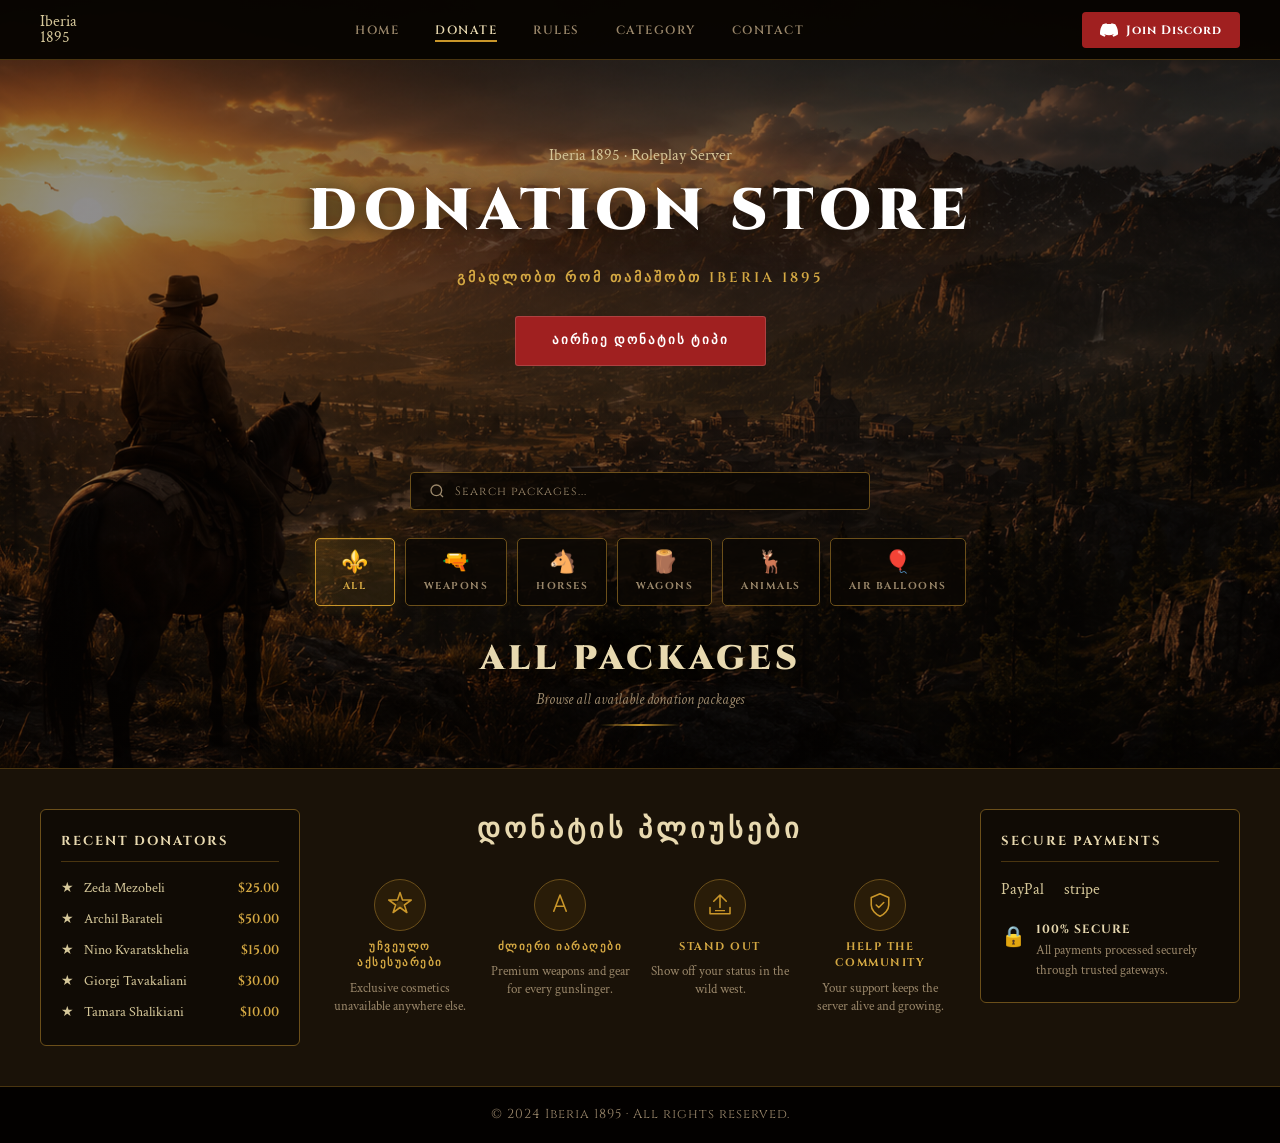
==== category.html @ c2fb3328 "Category-Page" ====
<!doctype html>
<html lang="en">
  <head>
    <meta charset="UTF-8" />
    <meta name="viewport" content="width=device-width, initial-scale=1.0" />
    <title>Iberia 1895 – Donate</title>
    <link rel="preconnect" href="https://fonts.googleapis.com" />
    <link rel="preconnect" href="https://fonts.gstatic.com" crossorigin />
    <link
      href="https://fonts.googleapis.com/css2?family=Cinzel:wght@600;700;900&family=Crimson+Text:ital,wght@0,400;0,600;1,400&display=swap"
      rel="stylesheet"
    />
    <link rel="stylesheet" href="style.css" />
  </head>
  <body>
    <!-- NAV -->
    <nav class="navbar">
      <div class="nav-logo">
        <span class="logo-main">Iberia</span>
        <span class="logo-sub">1895</span>
      </div>
      <ul class="nav-links">
        <li><a href="./index.html">Home</a></li>
        <li><a href="./donate.html" class="active">Donate</a></li>
        <li><a href="./rules.html">Rules</a></li>
        <li><a href="./category.html">Category</a></li>
        <li><a href="./contact.html">Contact</a></li>
      </ul>
      <a href="https://discord.gg/RNMJ8Ej3" class="btn-discord desktop-only">
        <svg class="discord-icon" viewBox="0 0 24 24" fill="currentColor">
          <path
            d="M20.317 4.37a19.791 19.791 0 0 0-4.885-1.515.074.074 0 0 0-.079.037c-.21.375-.444.864-.608 1.25a18.27 18.27 0 0 0-5.487 0 12.64 12.64 0 0 0-.617-1.25.077.077 0 0 0-.079-.037A19.736 19.736 0 0 0 3.677 4.37a.07.07 0 0 0-.032.027C.533 9.046-.32 13.58.099 18.057.101 18.08.114 18.1.133 18.115a19.9 19.9 0 0 0 5.993 3.03.078.078 0 0 0 .084-.028c.462-.63.874-1.295 1.226-1.994a.076.076 0 0 0-.041-.106 13.107 13.107 0 0 1-1.872-.892.077.077 0 0 1-.008-.128 10.2 10.2 0 0 0 .372-.292.074.074 0 0 1 .077-.01c3.928 1.793 8.18 1.793 12.062 0a.074.074 0 0 1 .078.01c.12.098.246.198.373.292a.077.077 0 0 1-.006.127 12.299 12.299 0 0 1-1.873.892.077.077 0 0 0-.041.107c.36.698.772 1.362 1.225 1.993a.076.076 0 0 0 .084.028 19.839 19.839 0 0 0 6.002-3.03.077.077 0 0 0 .032-.054c.5-5.177-.838-9.674-3.549-13.66a.061.061 0 0 0-.031-.03z"
          />
        </svg>
        Join Discord
      </a>
      <button class="burger" id="burgerBtn" aria-label="Toggle menu">
        <span></span><span></span><span></span>
      </button>
    </nav>

    <!-- MOBILE MENU -->
    <div class="mobile-menu" id="mobileMenu">
      <ul class="mobile-links">
        <li><a href="index.html">Home</a></li>
        <li><a href="donate.html" class="active">Donate</a></li>
        <li><a href="rules.html">Rules</a></li>
        <li><a href="category.html">Category</a></li>
        <li><a href="contact.html">Contact</a></li>
      </ul>
      <a href="https://discord.gg/RNMJ8Ej3" class="btn-discord mobile-discord">
        <svg class="discord-icon" viewBox="0 0 24 24" fill="currentColor">
          <path
            d="M20.317 4.37a19.791 19.791 0 0 0-4.885-1.515.074.074 0 0 0-.079.037c-.21.375-.444.864-.608 1.25a18.27 18.27 0 0 0-5.487 0 12.64 12.64 0 0 0-.617-1.25.077.077 0 0 0-.079-.037A19.736 19.736 0 0 0 3.677 4.37a.07.07 0 0 0-.032.027C.533 9.046-.32 13.58.099 18.057.101 18.08.114 18.1.133 18.115a19.9 19.9 0 0 0 5.993 3.03.078.078 0 0 0 .084-.028c.462-.63.874-1.295 1.226-1.994a.076.076 0 0 0-.041-.106 13.107 13.107 0 0 1-1.872-.892.077.077 0 0 1-.008-.128 10.2 10.2 0 0 0 .372-.292.074.074 0 0 1 .077-.01c3.928 1.793 8.18 1.793 12.062 0a.074.074 0 0 1 .078.01c.12.098.246.198.373.292a.077.077 0 0 1-.006.127 12.299 12.299 0 0 1-1.873.892.077.077 0 0 0-.041.107c.36.698.772 1.362 1.225 1.993a.076.076 0 0 0 .084.028 19.839 19.839 0 0 0 6.002-3.03.077.077 0 0 0 .032-.054c.5-5.177-.838-9.674-3.549-13.66a.061.061 0 0 0-.031-.03z"
          />
        </svg>
        Join Discord
      </a>
    </div>

    <!-- HERO -->
    <section class="hero">
      <div class="hero-content">
        <div class="hero-eyebrow">Iberia 1895 · Roleplay Server</div>
        <h1 class="hero-title">Donation Store</h1>
        <p class="hero-sub">გმადლობთ რომ თამაშობთ Iberia 1895</p>
        <a href="#packages" class="btn-choose">აირჩიე დონატის ტიპი</a>
      </div>
    </section>

    <!-- PACKAGES -->
    <section class="packages-section" id="packages">
      <div class="packages-controls">
        <!-- SEARCH -->
        <div class="search-bar-wrap">
          <div class="search-bar">
            <svg
              viewBox="0 0 24 24"
              fill="none"
              stroke="currentColor"
              stroke-width="2"
            >
              <circle cx="11" cy="11" r="8" />
              <path d="M21 21l-4.35-4.35" />
            </svg>
            <input
              type="text"
              id="searchInput"
              placeholder="Search packages..."
            />
          </div>
        </div>

        <!-- FILTER BAR -->

        <!-- ACTIVE FILTER CHIPS -->
        <div class="active-filters" id="activeFilters"></div>

        <!-- CATEGORY NAV -->
        <div class="cat-nav" id="catNav">
          <button class="cat-btn active" data-cat="all">
            <span class="cat-icon">⚜️</span><span class="cat-label">All</span>
          </button>
          <button class="cat-btn" data-cat="weapons">
            <span class="cat-icon">🔫</span
            ><span class="cat-label">Weapons</span>
          </button>
          <button class="cat-btn" data-cat="horses">
            <span class="cat-icon">🐴</span
            ><span class="cat-label">Horses</span>
          </button>
          <button class="cat-btn" data-cat="wagons">
            <span class="cat-icon">🪵</span
            ><span class="cat-label">Wagons</span>
          </button>
          <button class="cat-btn" data-cat="animals">
            <span class="cat-icon">🦌</span
            ><span class="cat-label">Animals</span>
          </button>
          <button class="cat-btn" data-cat="balloons">
            <span class="cat-icon">🎈</span
            ><span class="cat-label">Air Balloons</span>
          </button>
        </div>
      </div>

      <div class="shop-inner">
        <!-- CATEGORY BANNER -->
        <div class="cat-banner">
          <h2 class="cat-banner-title" id="catBannerTitle">All Packages</h2>
          <p class="cat-banner-sub" id="catBannerSub">
            Browse all available donation packages
          </p>
          <div class="banner-divider"></div>
        </div>

        <!-- RESULTS COUNT -->
        <div class="results-count" id="resultsCount"></div>

        <!-- CARDS -->
        <div class="cards-wrapper" id="cardsWrapper"></div>

        <!-- EMPTY STATE -->
        <div class="empty-state" id="emptyState" style="display: none">
          <span>🤠</span>
          <p>No packages found, partner.</p>
          <button class="btn-empty-reset" id="emptyReset">Reset Filters</button>
        </div>
      </div>
      <!-- /shop-inner -->
    </section>

    <!-- BOTTOM ROW -->
    <section class="bottom-row">
      <div class="donators-box">
        <h4 class="box-title">Recent Donators</h4>
        <ul class="donators-list">
          <li>
            <span class="dstar">★</span
            ><span class="donor-name">Zeda Mezobeli</span
            ><span class="donor-amt">$25.00</span>
          </li>
          <li>
            <span class="dstar">★</span
            ><span class="donor-name">Archil Barateli</span
            ><span class="donor-amt">$50.00</span>
          </li>
          <li>
            <span class="dstar">★</span
            ><span class="donor-name">Nino Kvaratskhelia</span
            ><span class="donor-amt">$15.00</span>
          </li>
          <li>
            <span class="dstar">★</span
            ><span class="donor-name">Giorgi Tavakaliani</span
            ><span class="donor-amt">$30.00</span>
          </li>
          <li>
            <span class="dstar">★</span
            ><span class="donor-name">Tamara Shalikiani</span
            ><span class="donor-amt">$10.00</span>
          </li>
        </ul>
      </div>

      <div class="why-donate">
        <h2 class="why-title">დონატის პლიუსები</h2>
        <div class="why-grid">
          <div class="why-item">
            <div class="why-icon">
              <svg viewBox="0 0 48 48" fill="none">
                <path
                  d="M24 4L28 16H42L31 24L35 36L24 28L13 36L17 24L6 16H20L24 4Z"
                  stroke="#c9962a"
                  stroke-width="2.5"
                  stroke-linejoin="round"
                />
                <circle
                  cx="24"
                  cy="24"
                  r="6"
                  fill="#c9962a"
                  fill-opacity="0.2"
                />
              </svg>
            </div>
            <h5>უჩვეულო აქსესუარები</h5>
            <p>Exclusive cosmetics unavailable anywhere else.</p>
          </div>
          <div class="why-item">
            <div class="why-icon">
              <svg viewBox="0 0 48 48" fill="none">
                <path
                  d="M14 34L24 8L34 34M18 26H30"
                  stroke="#c9962a"
                  stroke-width="2.5"
                  stroke-linecap="round"
                  stroke-linejoin="round"
                />
              </svg>
            </div>
            <h5>ძლიერი იარაღები</h5>
            <p>Premium weapons and gear for every gunslinger.</p>
          </div>
          <div class="why-item">
            <div class="why-icon">
              <svg viewBox="0 0 48 48" fill="none">
                <path
                  d="M8 28L8 38L40 38L40 28M24 8L24 28M14 18L24 8L34 18"
                  stroke="#c9962a"
                  stroke-width="2.5"
                  stroke-linecap="round"
                  stroke-linejoin="round"
                />
                <path d="M16 33L32 33" stroke="#c9962a" stroke-width="2" />
              </svg>
            </div>
            <h5>Stand Out</h5>
            <p>Show off your status in the wild west.</p>
          </div>
          <div class="why-item">
            <div class="why-icon">
              <svg viewBox="0 0 48 48" fill="none">
                <path
                  d="M24 6L38 12V24C38 32 31 39 24 42C17 39 10 32 10 24V12L24 6Z"
                  stroke="#c9962a"
                  stroke-width="2.5"
                  stroke-linejoin="round"
                />
                <path
                  d="M18 24L22 28L30 20"
                  stroke="#c9962a"
                  stroke-width="2.5"
                  stroke-linecap="round"
                  stroke-linejoin="round"
                />
              </svg>
            </div>
            <h5>Help the Community</h5>
            <p>Your support keeps the server alive and growing.</p>
          </div>
        </div>
      </div>

      <div class="payments-box">
        <h4 class="box-title">Secure Payments</h4>
        <div class="payment-logos">
          <span class="pay-paypal">PayPal</span>
          <span class="pay-stripe">stripe</span>
        </div>
        <div class="secure-note">
          <span class="lock-icon">🔒</span>
          <div>
            <strong>100% Secure</strong>
            <p>All payments processed securely through trusted gateways.</p>
          </div>
        </div>
      </div>
    </section>

    <footer class="footer">
      <p>© 2024 Iberia 1895 · All rights reserved.</p>
    </footer>

    <script src="menu.js"></script>
    <script src="shop.js"></script>
  </body>
</html>
---- style.css ----
/* =========================================================
   REDEM ROLEPLAY — DONATE PAGE
   ========================================================= */

* {
  margin: 0;
  padding: 0;
  box-sizing: border-box;
}

:root {
  --gold: #c9962a;
  --gold-light: #d4a843;
  --gold-dim: #8a6420;
  --cream: #e8d9b0;
  --dark-bg: #0e0a05;
  --panel-bg: #1a1208;
  --card-bg: #14100a;
  --border: #4a3510;
  --border-gold: #6b4f1a;
  --text-main: #d6c89a;
  --text-dim: #9a876a;
  --red-accent: #8b1a1a;
  --red-btn: #a02020;
}

html {
  scroll-behavior: smooth;
}

body {
  background-image:
    linear-gradient(180deg, rgba(8, 4, 2, 0.45) 0%, rgba(8, 4, 2, 0.45) 100%),
    url("background-img.png");
  background-size: cover;
  background-position: center;
  background-attachment: fixed;
  background-color: var(--dark-bg);
  color: var(--text-main);
  font-family: "Crimson Text", Georgia, serif;
  font-size: 16px;
  line-height: 1.5;
  min-height: 100vh;
}

/* ── NAVBAR ─────────────────────────────────────────────── */
.navbar {
  display: flex;
  align-items: center;
  justify-content: space-between;
  padding: 0 40px;
  height: 60px;
  background: rgba(8, 5, 2, 0.96);
  border-bottom: 1px solid var(--border);
  position: sticky;
  top: 0;
  z-index: 100;
}

.nav-logo {
  display: flex;
  flex-direction: column;
  line-height: 1;
}
.logo-redem {
  font-family: "Cinzel", serif;
  font-weight: 900;
  font-size: 22px;
  color: #fff;
  letter-spacing: 3px;
}
.logo-rp {
  font-family: "Cinzel", serif;
  font-weight: 600;
  font-size: 20px;
  color: var(--red-accent);
  letter-spacing: 4px;
  margin-top: 2px;
}

.nav-links {
  display: flex;
  gap: 36px;
  list-style: none;
}
.nav-links a {
  text-decoration: none;
  font-family: "Cinzel", serif;
  font-size: 12px;
  font-weight: 600;
  letter-spacing: 1.5px;
  color: var(--text-dim);
  text-transform: uppercase;
  transition: color 0.2s;
  padding-bottom: 2px;
}
.nav-links a:hover,
.nav-links a.active {
  color: var(--cream);
}
.nav-links a.active {
  border-bottom: 2px solid var(--gold);
}

.btn-discord {
  display: flex;
  align-items: center;
  gap: 8px;
  background: var(--red-btn);
  color: #fff;
  text-decoration: none;
  font-family: "Cinzel", serif;
  font-size: 12px;
  font-weight: 700;
  letter-spacing: 1px;
  padding: 9px 18px;
  border-radius: 4px;
  transition: background 0.2s;
}
.btn-discord:hover {
  background: #c02828;
}
.discord-icon {
  width: 18px;
  height: 18px;
}

/* ── HERO ────────────────────────────────────────────────── */
.hero {
  position: relative;
  min-height: 380px;
  display: flex;
  align-items: center;
  justify-content: center;
  overflow: hidden;
  background: transparent;
}

.hero-content {
  position: relative;
  text-align: center;
  z-index: 1;
  padding: 60px 20px 50px;
}

.hero-title {
  font-family: "Cinzel", serif;
  font-weight: 900;
  font-size: clamp(32px, 5vw, 58px);
  color: #fff;
  text-transform: uppercase;
  letter-spacing: 6px;
  text-shadow:
    0 2px 20px rgba(0, 0, 0, 0.8),
    0 0 60px rgba(180, 90, 10, 0.4);
  margin-bottom: 12px;
}

.hero-sub {
  font-family: "Cinzel", serif;
  font-size: clamp(11px, 1.5vw, 14px);
  font-weight: 600;
  color: var(--gold-light);
  letter-spacing: 3px;
  text-transform: uppercase;
  margin-bottom: 28px;
}

.btn-choose {
  display: inline-block;
  background: var(--red-btn);
  color: #fff;
  text-decoration: none;
  font-family: "Cinzel", serif;
  font-size: 13px;
  font-weight: 700;
  letter-spacing: 2px;
  text-transform: uppercase;
  padding: 14px 36px;
  border-radius: 3px;
  border: 1px solid rgba(255, 255, 255, 0.15);
  transition:
    background 0.2s,
    transform 0.15s;
}
.btn-choose:hover {
  background: #c02828;
  transform: translateY(-1px);
}

/* ── PACKAGES ────────────────────────────────────────────── */
.packages {
  display: flex;
  align-items: center;
  justify-content: center;
  padding: 50px 60px;
  background: transparent;
}

.cards-wrapper {
  display: flex;
  gap: 20px;
  flex-wrap: wrap;
  max-width: 1400px;
  width: 100%;
  justify-content: center;
  padding: 10px 4px;
}

.card {
  flex: 0 0 230px;
  background: var(--card-bg);
  border: 1px solid var(--border-gold);
  border-radius: 6px;
  overflow: hidden;
  display: flex;
  flex-direction: column;
  transition:
    transform 0.2s,
    box-shadow 0.2s;
  position: relative;
}
.card:hover {
  transform: translateY(-4px);
  box-shadow: 0 8px 32px rgba(180, 130, 20, 0.18);
}
.card.featured {
  border-color: var(--gold);
  box-shadow: 0 0 20px rgba(200, 150, 40, 0.2);
}

/* ── CARD IMAGES — real photos ── */
.card-img {
  width: 100%;
  height: 230px;
  background-size: cover;
  background-position: center;
  position: relative;
}

.card-img::after {
  content: "";
  position: absolute;
  inset: 0;
  background: linear-gradient(180deg, transparent 45%, var(--card-bg) 100%);
}

.gunsmit-img {
  background-image: url("gunsmit.png");
  background-position: center center;
}

.wagon-img {
  background-image: url("wagon.png");
  background-position: center top;
}

.horse-img {
  background-image: url("horse.png");
  background-position: center top;
}

.airbalon-img {
  background-image: url("balon.png");
  background-position: center top;
}

.animals-img {
  background: linear-gradient(160deg, #141e0e 0%, #0e160a 60%, #080e05 100%);
  display: flex;
  align-items: center;
  justify-content: center;
}
.animals-img::before {
  content: "🦌";
  font-size: 56px;
  position: absolute;
  top: 50%;
  left: 50%;
  transform: translate(-50%, -55%);
  z-index: 1;
  filter: drop-shadow(0 2px 8px rgba(0, 0, 0, 0.8));
}

/* ── CARD BODY ── */
.card-body {
  padding: 14px 14px 18px;
  display: flex;
  flex-direction: column;
  flex: 1;
  border-top: 1px solid var(--border);
}

.card-title {
  font-family: "Cinzel", serif;
  font-weight: 700;
  font-size: 17px;
  letter-spacing: 2px;
  text-transform: uppercase;
  color: var(--cream);
  margin-bottom: 8px;
  text-align: center;
}

.card-desc {
  font-size: 14px;
  color: var(--text-dim);
  text-align: center;
  flex: 1;
  margin-bottom: 12px;
  line-height: 1.4;
}

.card-price {
  font-family: "Cinzel", serif;
  font-weight: 700;
  font-size: 20px;
  color: var(--gold-light);
  text-align: center;
  margin-bottom: 12px;
}

.btn-buy {
  display: block;
  width: 100%;
  background: transparent;
  border: 1px solid var(--border-gold);
  color: var(--cream);
  font-family: "Cinzel", serif;
  font-size: 11px;
  font-weight: 700;
  letter-spacing: 2px;
  text-transform: uppercase;
  padding: 10px;
  border-radius: 3px;
  cursor: pointer;
  transition:
    background 0.2s,
    border-color 0.2s,
    color 0.2s;
}
.btn-buy:hover {
  background: var(--gold-dim);
  border-color: var(--gold);
  color: #fff;
}

.carousel-btn {
  display: none;
}

/* ── BOTTOM ROW ──────────────────────────────────────────── */
.bottom-row {
  display: grid;
  grid-template-columns: 260px 1fr 260px;
  gap: 30px;
  background: var(--panel-bg);
  border-top: 1px solid var(--border);
  min-height: 240px;
  padding: 40px;
  align-items: start;
}

.donators-box,
.payments-box {
  background: rgba(10, 8, 4, 0.6);
  border: 1px solid var(--border-gold);
  border-radius: 6px;
  padding: 22px 20px;
}

.box-title {
  font-family: "Cinzel", serif;
  font-weight: 700;
  font-size: 13px;
  letter-spacing: 2px;
  text-transform: uppercase;
  color: var(--cream);
  margin-bottom: 16px;
  padding-bottom: 10px;
  border-bottom: 1px solid var(--border);
}

.donators-list {
  list-style: none;
  display: flex;
  flex-direction: column;
  gap: 10px;
}
.donators-list li {
  display: flex;
  align-items: center;
  gap: 10px;
  font-size: 14px;
}
.star {
  color: var(--gold);
  font-size: 13px;
  flex-shrink: 0;
}
.donor-name {
  flex: 1;
  color: var(--text-main);
}
.donor-amt {
  font-family: "Cinzel", serif;
  font-weight: 600;
  color: var(--gold-light);
  font-size: 13px;
}

.why-donate {
  text-align: center;
}

.why-title {
  font-family: "Cinzel", serif;
  font-weight: 900;
  font-size: 28px;
  letter-spacing: 4px;
  text-transform: uppercase;
  color: var(--cream);
  margin-bottom: 28px;
}

.why-grid {
  display: grid;
  grid-template-columns: repeat(4, 1fr);
  gap: 20px;
}

.why-item {
  display: flex;
  flex-direction: column;
  align-items: center;
  gap: 8px;
}

.why-icon {
  width: 52px;
  height: 52px;
  background: rgba(180, 120, 10, 0.1);
  border: 1px solid var(--border-gold);
  border-radius: 50%;
  display: flex;
  align-items: center;
  justify-content: center;
  padding: 10px;
}
.why-icon svg {
  width: 100%;
  height: 100%;
}

.why-item h5 {
  font-family: "Cinzel", serif;
  font-size: 11px;
  font-weight: 700;
  letter-spacing: 1.5px;
  text-transform: uppercase;
  color: var(--gold-light);
}

.why-item p {
  font-size: 13px;
  color: var(--text-dim);
  text-align: center;
  line-height: 1.4;
}

.payment-logos {
  display: flex;
  align-items: center;
  gap: 20px;
  margin-bottom: 18px;
  flex-wrap: wrap;
}

.secure-note {
  display: flex;
  align-items: flex-start;
  gap: 10px;
  margin-top: 6px;
}
.lock-icon {
  font-size: 20px;
  margin-top: 2px;
}
.secure-note strong {
  font-family: "Cinzel", serif;
  font-size: 12px;
  letter-spacing: 1px;
  text-transform: uppercase;
  color: var(--cream);
  display: block;
  margin-bottom: 3px;
}
.secure-note p {
  font-size: 13px;
  color: var(--text-dim);
}

/* ── FOOTER ──────────────────────────────────────────────── */
.footer {
  background: rgba(4, 2, 0, 0.98);
  border-top: 1px solid var(--border);
  text-align: center;
  padding: 18px;
  font-size: 13px;
  color: var(--text-dim);
  font-family: "Cinzel", serif;
  letter-spacing: 1px;
}

/* ── BURGER BUTTON ───────────────────────────────────────── */
.burger {
  display: none;
  flex-direction: column;
  justify-content: center;
  gap: 5px;
  background: none;
  border: none;
  cursor: pointer;
  padding: 6px;
  z-index: 200;
}
.burger span {
  display: block;
  width: 24px;
  height: 2px;
  background: var(--cream);
  border-radius: 2px;
  transition:
    transform 0.3s,
    opacity 0.3s;
  transform-origin: center;
}
.burger.open span:nth-child(1) {
  transform: translateY(7px) rotate(45deg);
}
.burger.open span:nth-child(2) {
  opacity: 0;
}
.burger.open span:nth-child(3) {
  transform: translateY(-7px) rotate(-45deg);
}

/* ── MOBILE MENU ─────────────────────────────────────────── */
.mobile-menu {
  display: none;
  position: fixed;
  top: 60px;
  left: 0;
  right: 0;
  background: rgba(8, 5, 2, 0.98);
  border-bottom: 1px solid var(--border-gold);
  padding: 24px 30px 30px;
  flex-direction: column;
  gap: 20px;
  z-index: 99;
  transform: translateY(-10px);
  opacity: 0;
  transition:
    transform 0.25s ease,
    opacity 0.25s ease;
  pointer-events: none;
}
.mobile-menu.open {
  display: flex;
  transform: translateY(0);
  opacity: 1;
  pointer-events: all;
}
.mobile-links {
  list-style: none;
  display: flex;
  flex-direction: column;
  gap: 4px;
}
.mobile-links a {
  display: block;
  text-decoration: none;
  font-family: "Cinzel", serif;
  font-size: 14px;
  font-weight: 600;
  letter-spacing: 2px;
  color: var(--text-dim);
  text-transform: uppercase;
  padding: 10px 0;
  border-bottom: 1px solid var(--border);
  transition: color 0.2s;
}
.mobile-links a:hover,
.mobile-links a.active {
  color: var(--cream);
}
.mobile-links a.active {
  color: var(--gold-light);
}
.mobile-discord {
  margin-top: 8px;
  justify-content: center;
  width: 100%;
}
body.menu-open {
  overflow: hidden;
}

/* ── RESPONSIVE ──────────────────────────────────────────── */
@media (max-width: 1100px) {
  .bottom-row {
    grid-template-columns: 1fr 1fr;
  }
  .why-donate {
    grid-column: 1 / -1;
    order: -1;
  }
  .why-grid {
    grid-template-columns: repeat(2, 1fr);
  }
}

@media (max-width: 768px) {
  .nav-links {
    display: none;
  }
  .burger {
    display: flex;
  }
  .desktop-only {
    display: none;
  }
  .hero-content {
    padding: 40px 20px 30px;
  }
  .hero {
    flex-direction: column;
    padding: 20px;
  }
  .packages {
    padding: 30px 20px;
  }
  .cards-wrapper {
    gap: 12px;
    justify-content: center;
    flex-wrap: wrap;
  }
  .card {
    flex: 0 0 calc(50% - 6px);
    max-width: 200px;
  }
  .bottom-row {
    grid-template-columns: 1fr;
    padding: 24px 20px;
  }
  .why-donate {
    order: 0;
  }
  .why-grid {
    grid-template-columns: repeat(2, 1fr);
  }
}

/* ═══════════════════════════════════════════════════════════
   CATEGORY SYSTEM
   ═══════════════════════════════════════════════════════════ */

/* ── SEARCH BAR ─────────────────────────────────────────── */
.search-bar-wrap {
  display: flex;
  justify-content: center;
  padding: 32px 20px 0;
}
.search-bar {
  display: flex;
  align-items: center;
  gap: 10px;
  background: rgba(10, 7, 3, 0.85);
  border: 1px solid var(--border-gold);
  border-radius: 4px;
  padding: 10px 18px;
  width: 100%;
  max-width: 460px;
  transition:
    border-color 0.2s,
    box-shadow 0.2s;
}
.search-bar:focus-within {
  border-color: var(--gold);
  box-shadow: 0 0 0 2px rgba(201, 150, 42, 0.15);
}
.search-bar svg {
  width: 16px;
  height: 16px;
  color: var(--text-dim);
  flex-shrink: 0;
}
.search-bar input {
  background: none;
  border: none;
  outline: none;
  color: var(--text-main);
  font-family: "Cinzel", serif;
  font-size: 12px;
  letter-spacing: 1px;
  width: 100%;
}
.search-bar input::placeholder {
  color: var(--text-dim);
}

/* ── CATEGORY NAV ───────────────────────────────────────── */
.cat-nav {
  display: flex;
  align-items: center;
  justify-content: center;
  gap: 10px;
  flex-wrap: wrap;
  padding: 28px 20px 0;
}

.cat-btn {
  display: flex;
  flex-direction: column;
  align-items: center;
  gap: 6px;
  background: rgba(10, 7, 3, 0.8);
  border: 1px solid var(--border-gold);
  border-radius: 5px;
  padding: 12px 18px;
  cursor: pointer;
  transition:
    background 0.2s,
    border-color 0.2s,
    transform 0.15s,
    box-shadow 0.2s;
  min-width: 80px;
  position: relative;
  overflow: hidden;
}
.cat-btn::before {
  content: "";
  position: absolute;
  inset: 0;
  background: linear-gradient(
    135deg,
    rgba(201, 150, 42, 0.08) 0%,
    transparent 60%
  );
  opacity: 0;
  transition: opacity 0.2s;
}
.cat-btn:hover::before,
.cat-btn.active::before {
  opacity: 1;
}
.cat-btn:hover {
  border-color: var(--gold);
  transform: translateY(-2px);
  box-shadow: 0 4px 16px rgba(201, 150, 42, 0.15);
}
.cat-btn.active {
  border-color: var(--gold);
  background: rgba(201, 150, 42, 0.12);
  box-shadow:
    0 0 16px rgba(201, 150, 42, 0.2),
    inset 0 1px 0 rgba(201, 150, 42, 0.2);
}
.cat-icon {
  font-size: 22px;
  line-height: 1;
}
.cat-label {
  font-family: "Cinzel", serif;
  font-size: 10px;
  font-weight: 700;
  letter-spacing: 1.5px;
  text-transform: uppercase;
  color: var(--text-dim);
  transition: color 0.2s;
  white-space: nowrap;
}
.cat-btn:hover .cat-label,
.cat-btn.active .cat-label {
  color: var(--gold-light);
}

/* ── CATEGORY BANNER ────────────────────────────────────── */
.cat-banner {
  text-align: center;
  padding: 28px 20px 8px;
  position: relative;
}
.cat-banner::after {
  content: "";
  display: block;
  width: 80px;
  height: 2px;
  background: linear-gradient(90deg, transparent, var(--gold), transparent);
  margin: 12px auto 0;
}
.cat-banner-title {
  font-family: "Cinzel", serif;
  font-weight: 900;
  font-size: clamp(22px, 3vw, 34px);
  color: var(--cream);
  letter-spacing: 4px;
  text-transform: uppercase;
  text-shadow: 0 2px 16px rgba(0, 0, 0, 0.6);
}
.cat-banner-sub {
  font-family: "Crimson Text", Georgia, serif;
  font-size: 15px;
  color: var(--text-dim);
  margin-top: 4px;
  font-style: italic;
}

/* ── CARDS WRAPPER ANIMATIONS ───────────────────────────── */
.cards-wrapper {
  display: flex;
  gap: 20px;
  flex-wrap: wrap;
  max-width: 1400px;
  width: 100%;
  justify-content: center;
  padding: 24px 4px 10px;
  margin: 0 auto;
  transition: opacity 0.18s ease;
}
.cards-wrapper.fading {
  opacity: 0;
  transform: translateY(6px);
}
.cards-wrapper.entering {
  animation: cardsEnter 0.35s ease forwards;
}
@keyframes cardsEnter {
  from {
    opacity: 0;
    transform: translateY(10px);
  }
  to {
    opacity: 1;
    transform: translateY(0);
  }
}

/* ── CARD STYLES (override/extend) ─────────────────────── */
.card {
  flex: 0 0 210px;
  background: var(--card-bg);
  border: 1px solid var(--border-gold);
  border-radius: 6px;
  overflow: hidden;
  display: flex;
  flex-direction: column;
  transition:
    transform 0.2s,
    box-shadow 0.2s;
  position: relative;
  animation: cardSlideIn 0.35s ease both;
}
@keyframes cardSlideIn {
  from {
    opacity: 0;
    transform: translateY(14px) scale(0.97);
  }
  to {
    opacity: 1;
    transform: translateY(0) scale(1);
  }
}
.card:hover {
  transform: translateY(-5px);
  box-shadow: 0 10px 36px rgba(180, 130, 20, 0.22);
}
.card.featured {
  border-color: var(--gold);
  box-shadow: 0 0 24px rgba(200, 150, 40, 0.22);
}
.card.featured::after {
  content: "";
  position: absolute;
  top: 0;
  left: 0;
  right: 0;
  height: 2px;
  background: linear-gradient(90deg, transparent, var(--gold), transparent);
}

.featured-badge {
  position: absolute;
  top: 10px;
  right: 10px;
  background: linear-gradient(135deg, #b07818, #d4a030);
  color: #1a0e00;
  font-family: "Cinzel", serif;
  font-size: 9px;
  font-weight: 700;
  letter-spacing: 1px;
  text-transform: uppercase;
  padding: 4px 8px;
  border-radius: 3px;
  z-index: 2;
  box-shadow: 0 2px 8px rgba(0, 0, 0, 0.4);
}

/* Emoji image placeholder */
.card-img-emoji {
  width: 100%;
  height: 140px;
  display: flex;
  align-items: center;
  justify-content: center;
  font-size: 64px;
  background: linear-gradient(160deg, #1a1208 0%, #0e0a05 100%);
  border-bottom: 1px solid var(--border);
  position: relative;
  overflow: hidden;
}
.card-img-emoji::after {
  content: "";
  position: absolute;
  inset: 0;
  background: radial-gradient(
    ellipse at center,
    rgba(201, 150, 42, 0.06) 0%,
    transparent 70%
  );
}

/* ── EMPTY STATE ────────────────────────────────────────── */
.empty-state {
  display: flex;
  flex-direction: column;
  align-items: center;
  gap: 14px;
  padding: 60px 20px;
  color: var(--text-dim);
}
.empty-state span {
  font-size: 52px;
}
.empty-state p {
  font-family: "Cinzel", serif;
  font-size: 14px;
  letter-spacing: 2px;
  text-transform: uppercase;
}

/* ── RESPONSIVE CATEGORY ────────────────────────────────── */
@media (max-width: 768px) {
  .cat-nav {
    gap: 7px;
    padding: 20px 14px 0;
  }
  .cat-btn {
    padding: 9px 12px;
    min-width: 64px;
  }
  .cat-icon {
    font-size: 18px;
  }
  .cat-label {
    font-size: 9px;
  }
  .card {
    flex: 0 0 calc(50% - 10px);
    max-width: 180px;
  }
  .cards-wrapper {
    padding: 16px 10px;
  }
}
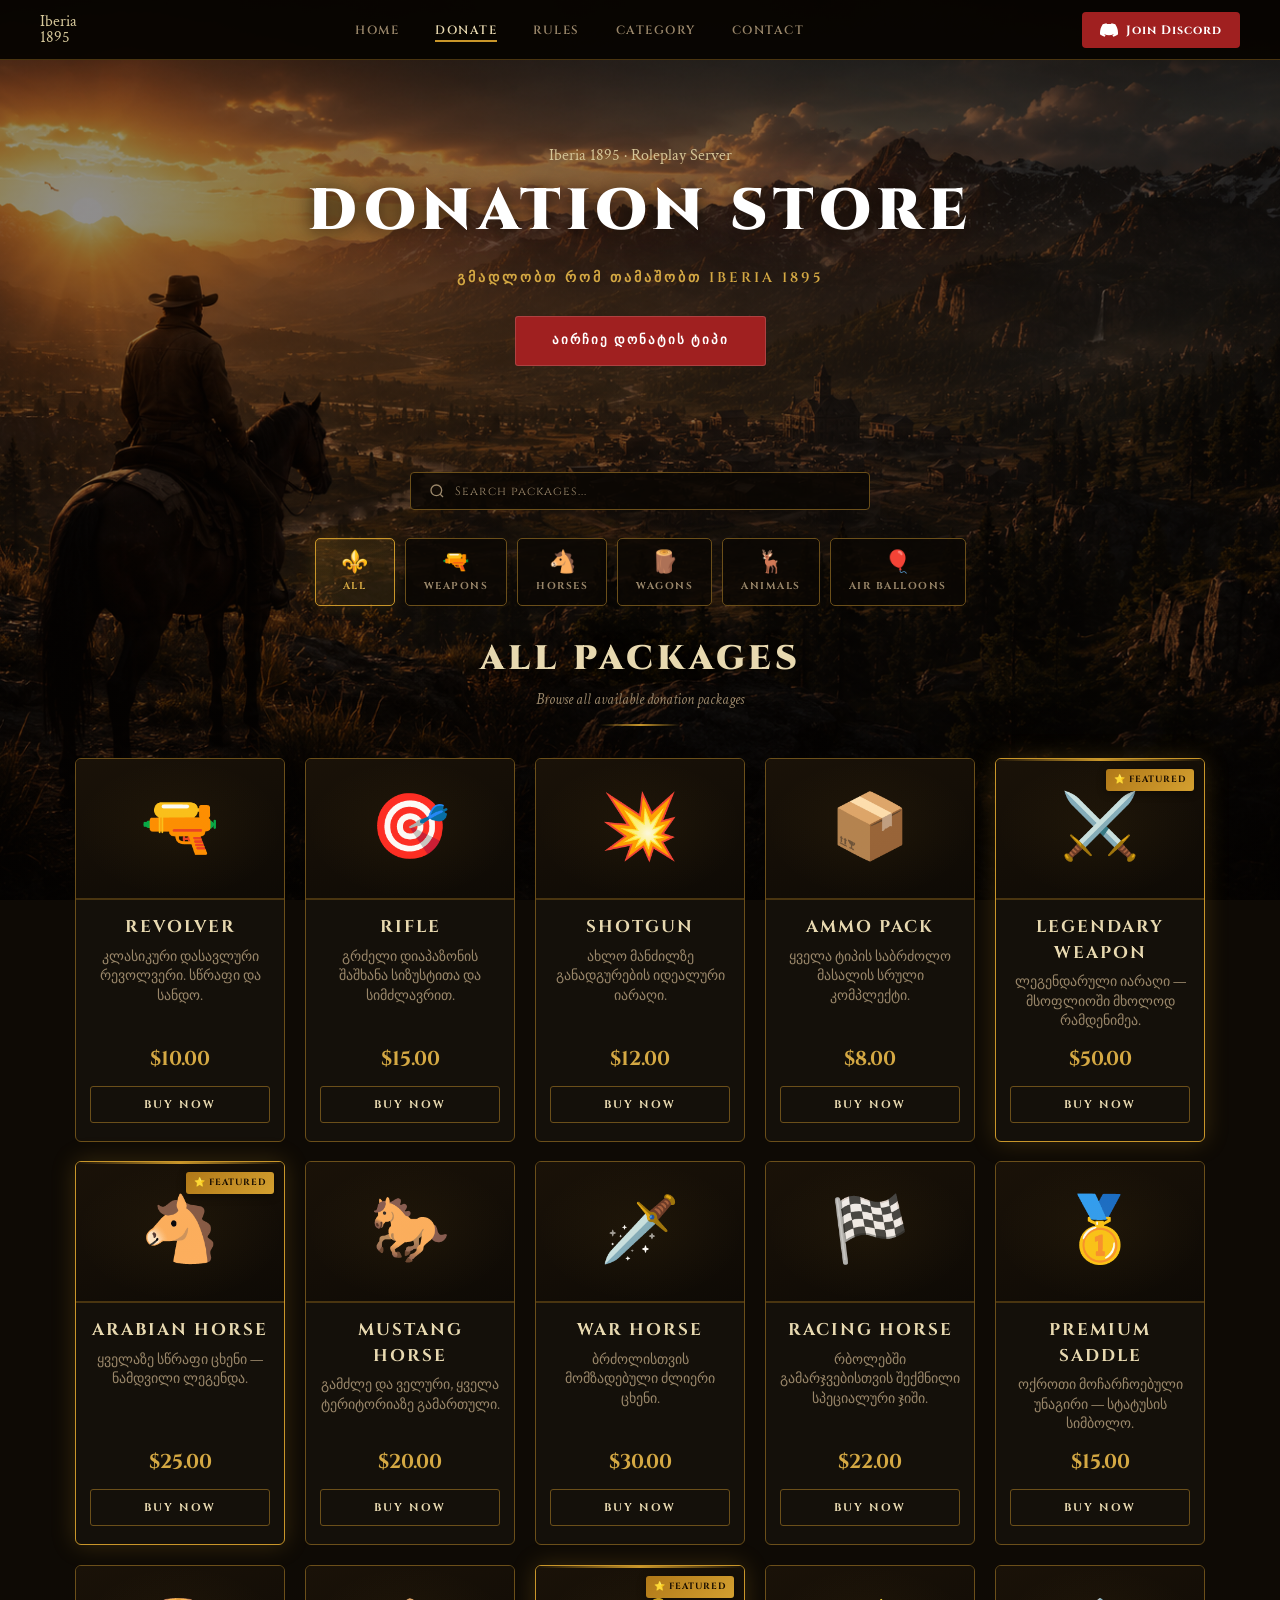
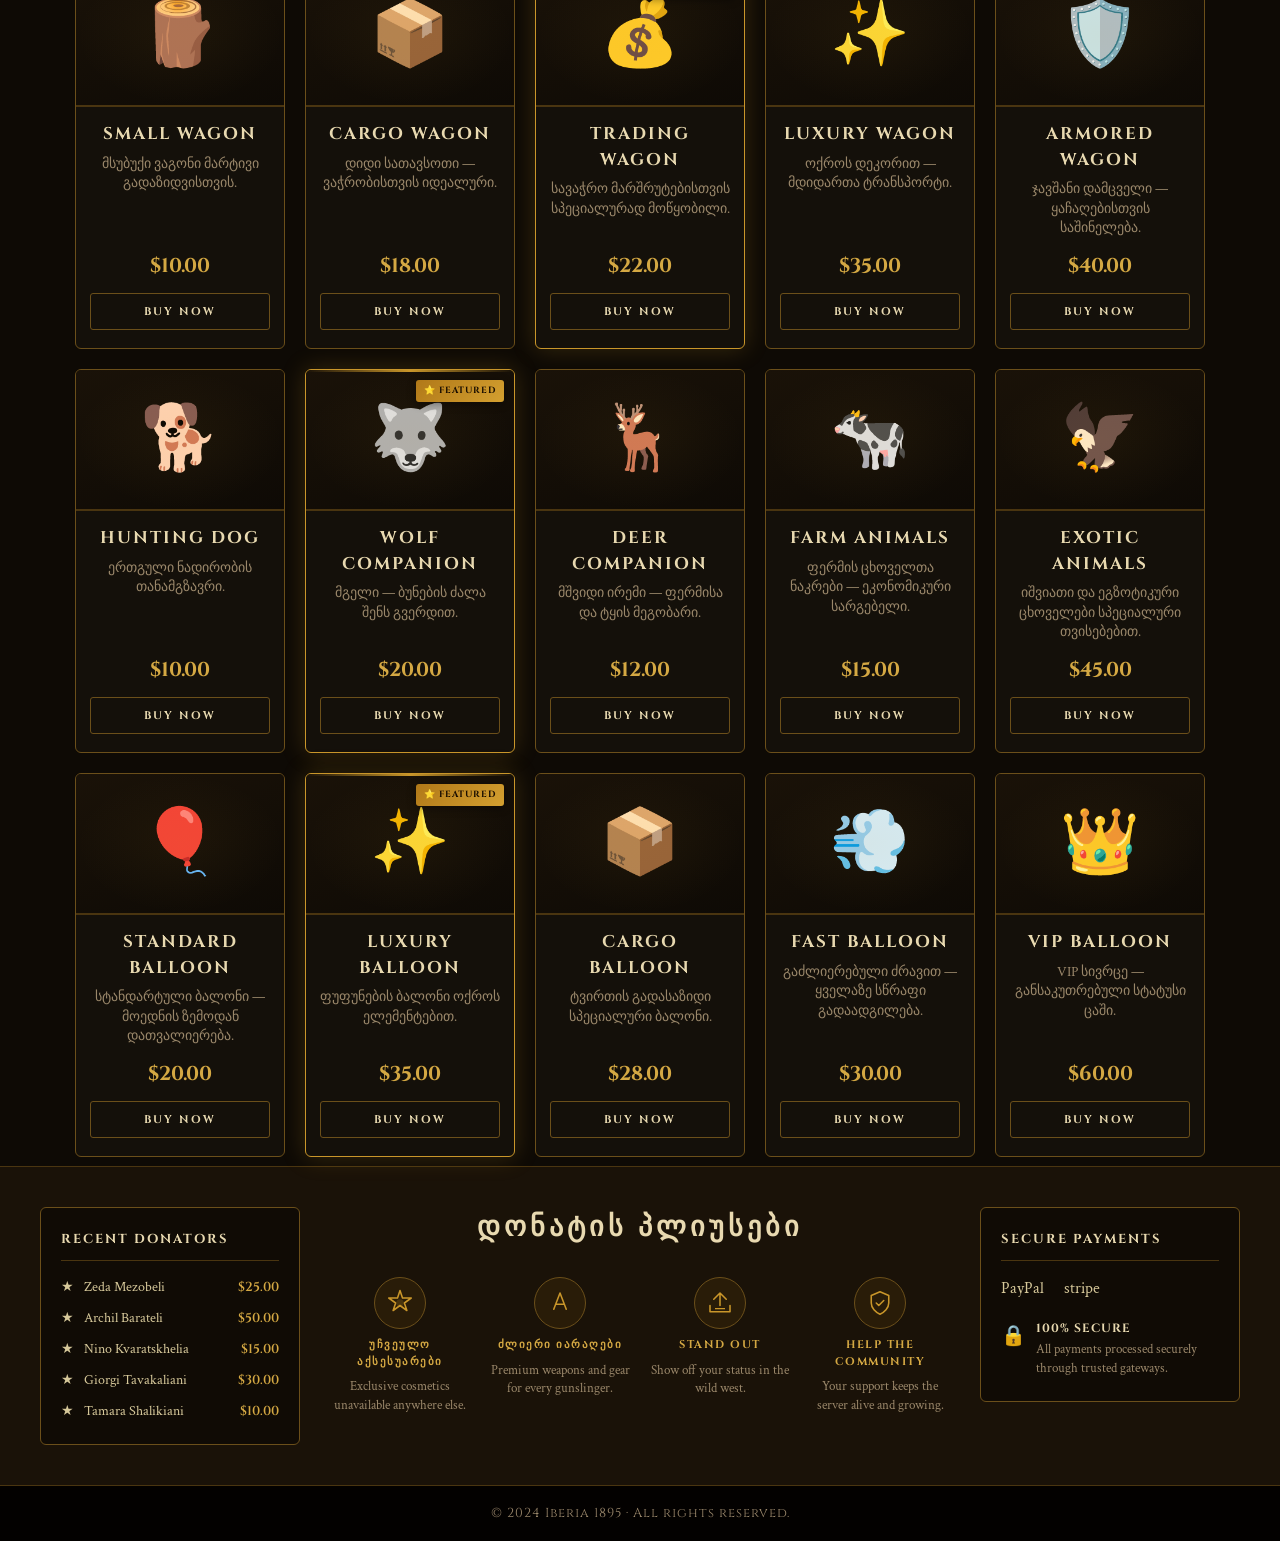
==== commit 46f35d7a: "Category-fix" ====
--- a/category.html
+++ b/category.html
@@ -91,9 +91,6 @@
           </div>
         </div>
 
-        <!-- FILTER BAR -->
-
-        <!-- ACTIVE FILTER CHIPS -->
         <div class="active-filters" id="activeFilters"></div>
 
         <!-- CATEGORY NAV -->
